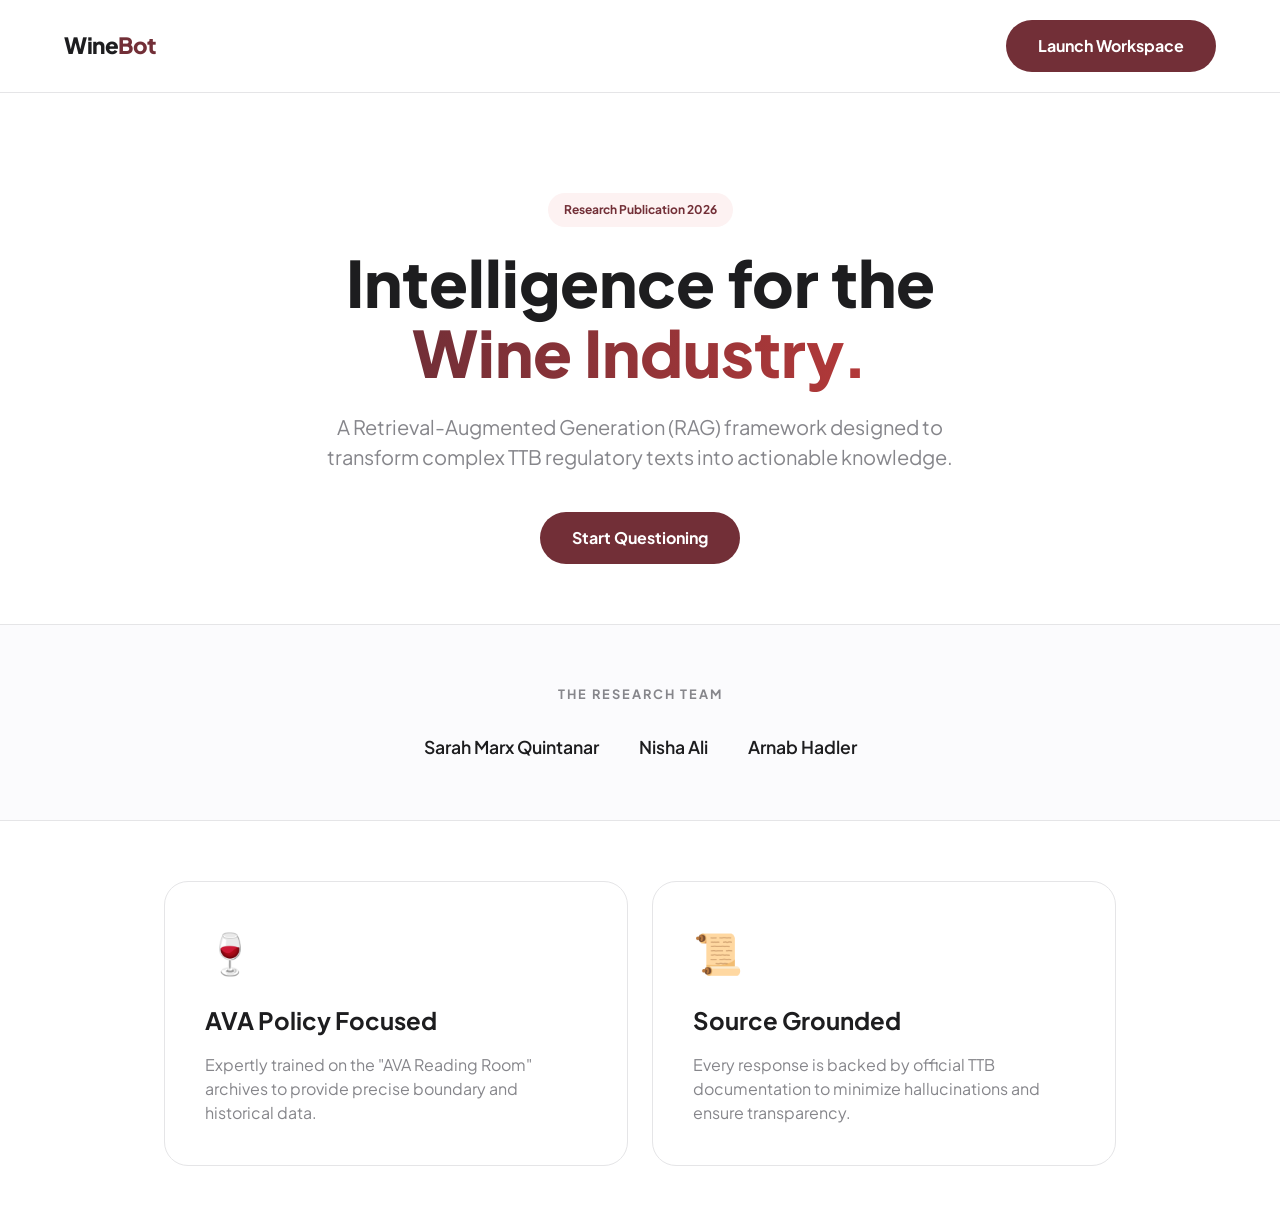
==== index.html @ dea977ab "Add initial HTML, CSS, and JavaScript files for WineBot chat interface" ====
<!DOCTYPE html>
<html lang="en">
<head>
    <meta charset="UTF-8">
    <meta name="viewport" content="width=device-width, initial-scale=1.0">
    <title>WineBot | AVA Research Intelligence</title>
    <link rel="stylesheet" href="styles.css">
    <link href="https://fonts.googleapis.com/css2?family=Plus+Jakarta+Sans:wght@400;600;800&display=swap" rel="stylesheet">
</head>
<body>
    <nav class="navbar">
        <div class="logo">Wine<span>Bot</span></div>
        <div class="nav-links">
            <a href="chat.html" class="nav-btn">Launch Workspace</a>
        </div>
    </nav>

    <header class="hero">
        <div class="container">
            <div class="badge">Research Publication 2026</div>
            <h1>Intelligence for the <br><span class="text-gradient">Wine Industry.</span></h1>
            <p class="hero-desc">
                A Retrieval-Augmented Generation (RAG) framework designed to transform complex TTB regulatory texts into actionable knowledge.
            </p>
            <a href="chat.html" class="btn-primary">Start Questioning</a>
        </div>
    </header>

    <section class="research-team">
        <div class="container">
            <h3>The Research Team</h3>
            <div class="team-grid">
                <div class="member">Sarah Marx Quintanar</div>
                <div class="member">Nisha Ali</div>
                <div class="member">Arnab Hadler</div>
            </div>
        </div>
    </section>

    <section class="features">
        <div class="container grid-layout">
            <div class="feature-card">
                <div class="icon">🍷</div>
                <h4>AVA Policy Focused</h4>
                <p>Expertly trained on the "AVA Reading Room" archives to provide precise boundary and historical data.</p>
            </div>
            <div class="feature-card">
                <div class="icon">📜</div>
                <h4>Source Grounded</h4>
                <p>Every response is backed by official TTB documentation to minimize hallucinations and ensure transparency.</p>
            </div>
        </div>
    </section>
</body>
</html>
---- styles.css ----
:root {
    --wine: #722f37;
    --wine-deep: #4a1d23;
    --slate: #1d1d1f;
    --light-bg: #fbfbfd;
    --white: #ffffff;
    --gray: #86868b;
    --border: #e5e5e7;
}

* { box-sizing: border-box; margin: 0; padding: 0; }

body {
    font-family: 'Plus Jakarta Sans', -apple-system, sans-serif;
    background-color: var(--white);
    color: var(--slate);
    line-height: 1.5;
    -webkit-font-smoothing: antialiased;
}

.container { max-width: 1000px; margin: 0 auto; padding: 0 24px; }

/* Navbar */
.navbar, .app-nav {
    display: flex;
    justify-content: space-between;
    align-items: center;
    padding: 20px 5%;
    background: rgba(255,255,255,0.9);
    backdrop-filter: blur(20px);
    border-bottom: 1px solid var(--border);
    position: sticky;
    top: 0;
    z-index: 100;
}
.logo, .app-title { font-size: 1.4rem; font-weight: 800; letter-spacing: -0.5px; }
.logo span, .app-title span { color: var(--wine); }

/* Hero */
.hero { padding: 100px 0 60px; text-align: center; }
.badge {
    background: #fdf2f2;
    padding: 8px 16px;
    border-radius: 20px;
    font-size: 0.75rem;
    font-weight: 700;
    color: var(--wine);
    display: inline-block;
    margin-bottom: 20px;
}
h1 { font-size: clamp(2.5rem, 8vw, 4rem); line-height: 1.1; font-weight: 800; margin-bottom: 24px; }
.text-gradient {
    background: linear-gradient(to right, var(--wine), #b33939);
    -webkit-background-clip: text;
    -webkit-text-fill-color: transparent;
}
.hero-desc { font-size: 1.25rem; color: var(--gray); max-width: 700px; margin: 0 auto 40px; }

/* Buttons */
.btn-primary, .nav-btn {
    background: var(--wine);
    color: white;
    padding: 14px 32px;
    border-radius: 40px;
    text-decoration: none;
    font-weight: 700;
    display: inline-block;
    transition: transform 0.2s, background 0.2s;
}
.btn-primary:hover { background: var(--wine-deep); transform: translateY(-2px); }

/* Research Team */
.research-team { padding: 60px 0; border-top: 1px solid var(--border); border-bottom: 1px solid var(--border); background: var(--light-bg); }
.research-team h3 { text-align: center; font-size: 0.8rem; text-transform: uppercase; letter-spacing: 2px; color: var(--gray); margin-bottom: 30px; }
.team-grid { display: flex; flex-wrap: wrap; justify-content: center; gap: 40px; font-weight: 600; font-size: 1.1rem; }

/* Features */
.grid-layout { display: grid; grid-template-columns: repeat(auto-fit, minmax(300px, 1fr)); gap: 24px; margin: 60px auto; }
.feature-card { background: var(--white); border: 1px solid var(--border); padding: 40px; border-radius: 24px; text-align: left; }
.feature-card .icon { font-size: 2.5rem; margin-bottom: 20px; }
.feature-card h4 { font-size: 1.5rem; margin-bottom: 15px; }
.feature-card p { color: var(--gray); }

/* Chat Workspace */
.app-mode { background: #f5f5f7; height: 100vh; overflow: hidden; display: flex; flex-direction: column; }
.chat-container { flex: 1; display: flex; flex-direction: column; max-width: 800px; margin: 0 auto; width: 100%; position: relative; }
.chat-window { flex: 1; overflow-y: auto; padding: 40px 20px; display: flex; flex-direction: column; gap: 24px; }

.message { display: flex; gap: 12px; max-width: 85%; }
.bot-msg { align-self: flex-start; }
.user-msg { align-self: flex-end; flex-direction: row-reverse; }

.avatar { width: 36px; height: 36px; background: var(--wine); color: white; border-radius: 10px; display: flex; align-items: center; justify-content: center; font-weight: 800; flex-shrink: 0; }
.user-msg .avatar { background: var(--slate); }

.bubble { background: white; padding: 16px 20px; border-radius: 18px; box-shadow: 0 4px 15px rgba(0,0,0,0.05); }
.user-msg .bubble { background: var(--wine); color: white; }

.source-tag { display: block; margin-top: 12px; font-size: 0.75rem; color: var(--gray); border-top: 1px solid #eee; padding-top: 8px; }

.input-area { padding: 20px; background: #f5f5f7; }
.input-pill { background: white; display: flex; padding: 8px 8px 8px 20px; border-radius: 50px; border: 1px solid var(--border); box-shadow: 0 10px 25px rgba(0,0,0,0.05); }
input { border: none; flex: 1; outline: none; font-family: inherit; font-size: 1rem; }
#send-btn { background: var(--wine); color: white; border: none; padding: 12px 28px; border-radius: 40px; font-weight: 700; cursor: pointer; }
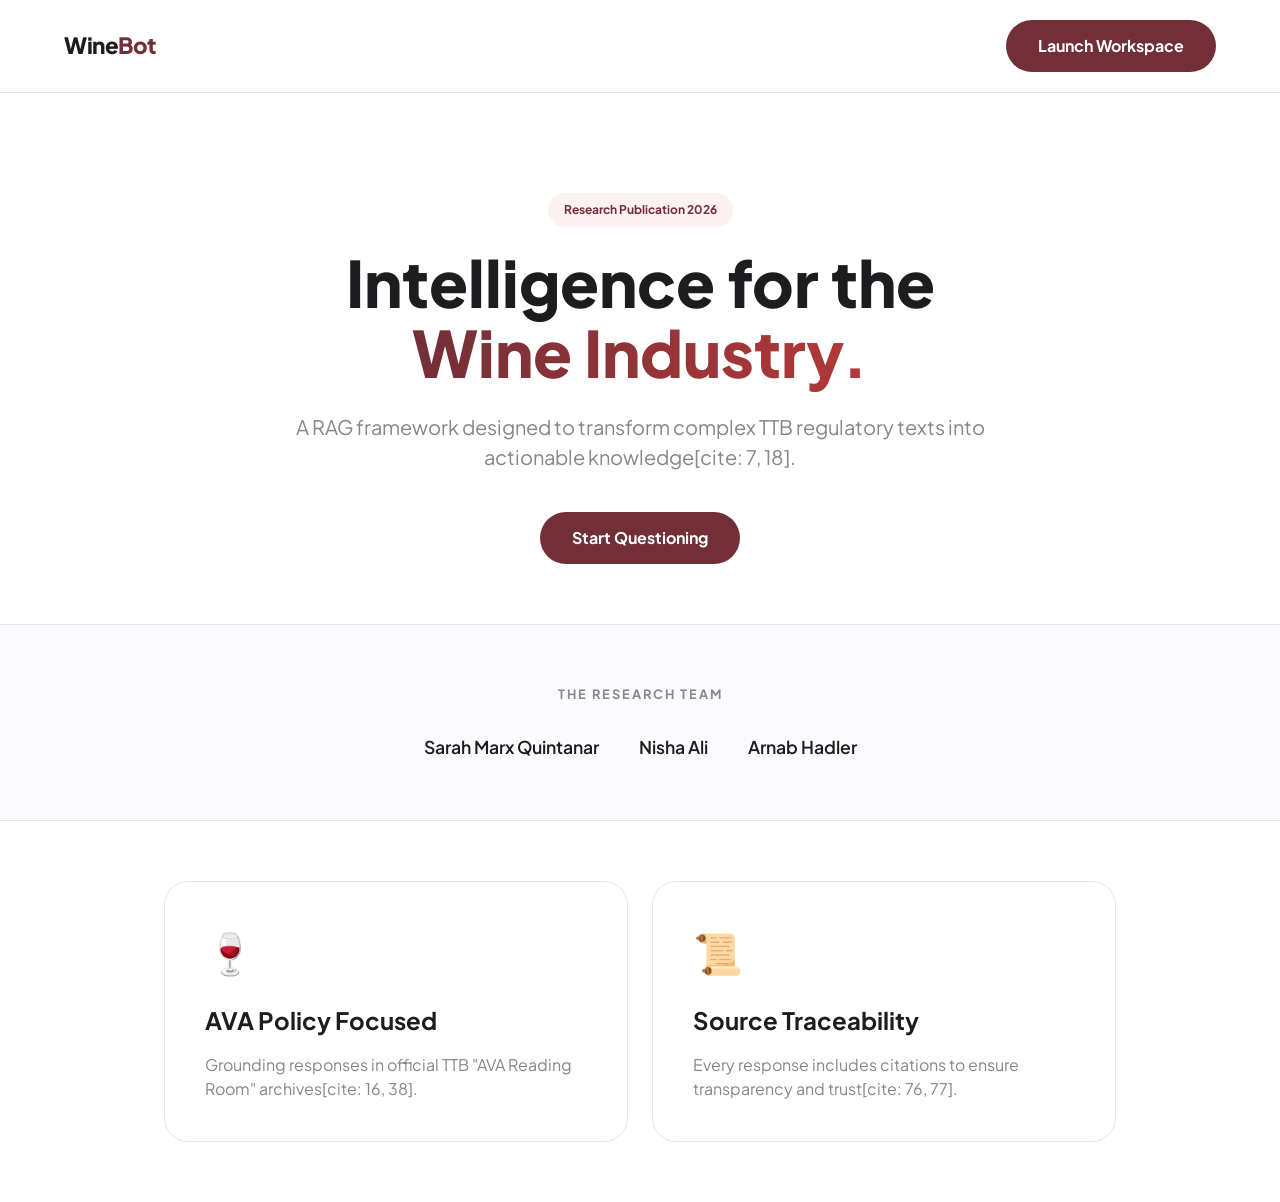
==== commit 323e42ed: "Refactor chat message formatting and improve error handling; update HTML title and content for clari" ====
--- a/index.html
+++ b/index.html
@@ -3,24 +3,22 @@
 <head>
     <meta charset="UTF-8">
     <meta name="viewport" content="width=device-width, initial-scale=1.0">
-    <title>WineBot | AVA Research Intelligence</title>
+    <title>WineBot | AVA Research</title>
     <link rel="stylesheet" href="styles.css">
     <link href="https://fonts.googleapis.com/css2?family=Plus+Jakarta+Sans:wght@400;600;800&display=swap" rel="stylesheet">
 </head>
 <body>
     <nav class="navbar">
         <div class="logo">Wine<span>Bot</span></div>
-        <div class="nav-links">
-            <a href="chat.html" class="nav-btn">Launch Workspace</a>
-        </div>
+        <a href="chat.html" class="nav-btn">Launch Workspace</a>
     </nav>
 
     <header class="hero">
         <div class="container">
-            <div class="badge">Research Publication 2026</div>
+            <span class="badge">Research Publication 2026</span>
             <h1>Intelligence for the <br><span class="text-gradient">Wine Industry.</span></h1>
             <p class="hero-desc">
-                A Retrieval-Augmented Generation (RAG) framework designed to transform complex TTB regulatory texts into actionable knowledge.
+                A RAG framework designed to transform complex TTB regulatory texts into actionable knowledge[cite: 7, 18].
             </p>
             <a href="chat.html" class="btn-primary">Start Questioning</a>
         </div>
@@ -42,12 +40,12 @@
             <div class="feature-card">
                 <div class="icon">🍷</div>
                 <h4>AVA Policy Focused</h4>
-                <p>Expertly trained on the "AVA Reading Room" archives to provide precise boundary and historical data.</p>
+                <p>Grounding responses in official TTB "AVA Reading Room" archives[cite: 16, 38].</p>
             </div>
             <div class="feature-card">
                 <div class="icon">📜</div>
-                <h4>Source Grounded</h4>
-                <p>Every response is backed by official TTB documentation to minimize hallucinations and ensure transparency.</p>
+                <h4>Source Traceability</h4>
+                <p>Every response includes citations to ensure transparency and trust[cite: 76, 77].</p>
             </div>
         </div>
     </section>
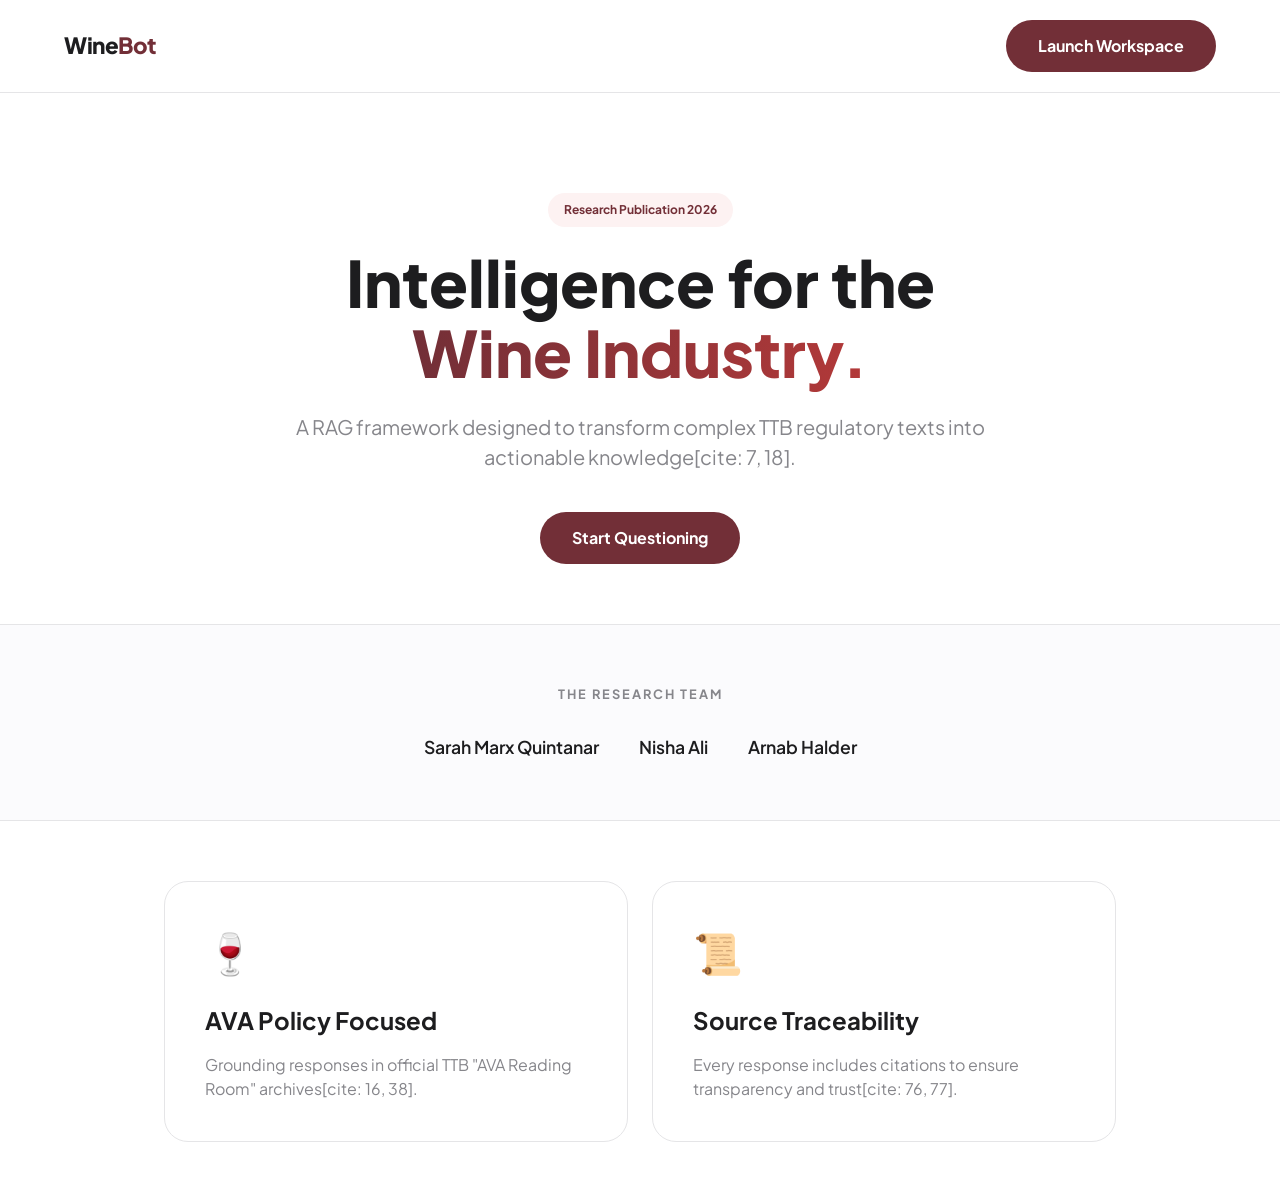
==== commit 80440904: "Fix typo in team member name in index.html" ====
--- a/index.html
+++ b/index.html
@@ -30,7 +30,7 @@
             <div class="team-grid">
                 <div class="member">Sarah Marx Quintanar</div>
                 <div class="member">Nisha Ali</div>
-                <div class="member">Arnab Hadler</div>
+                <div class="member">Arnab Halder</div>
             </div>
         </div>
     </section>
